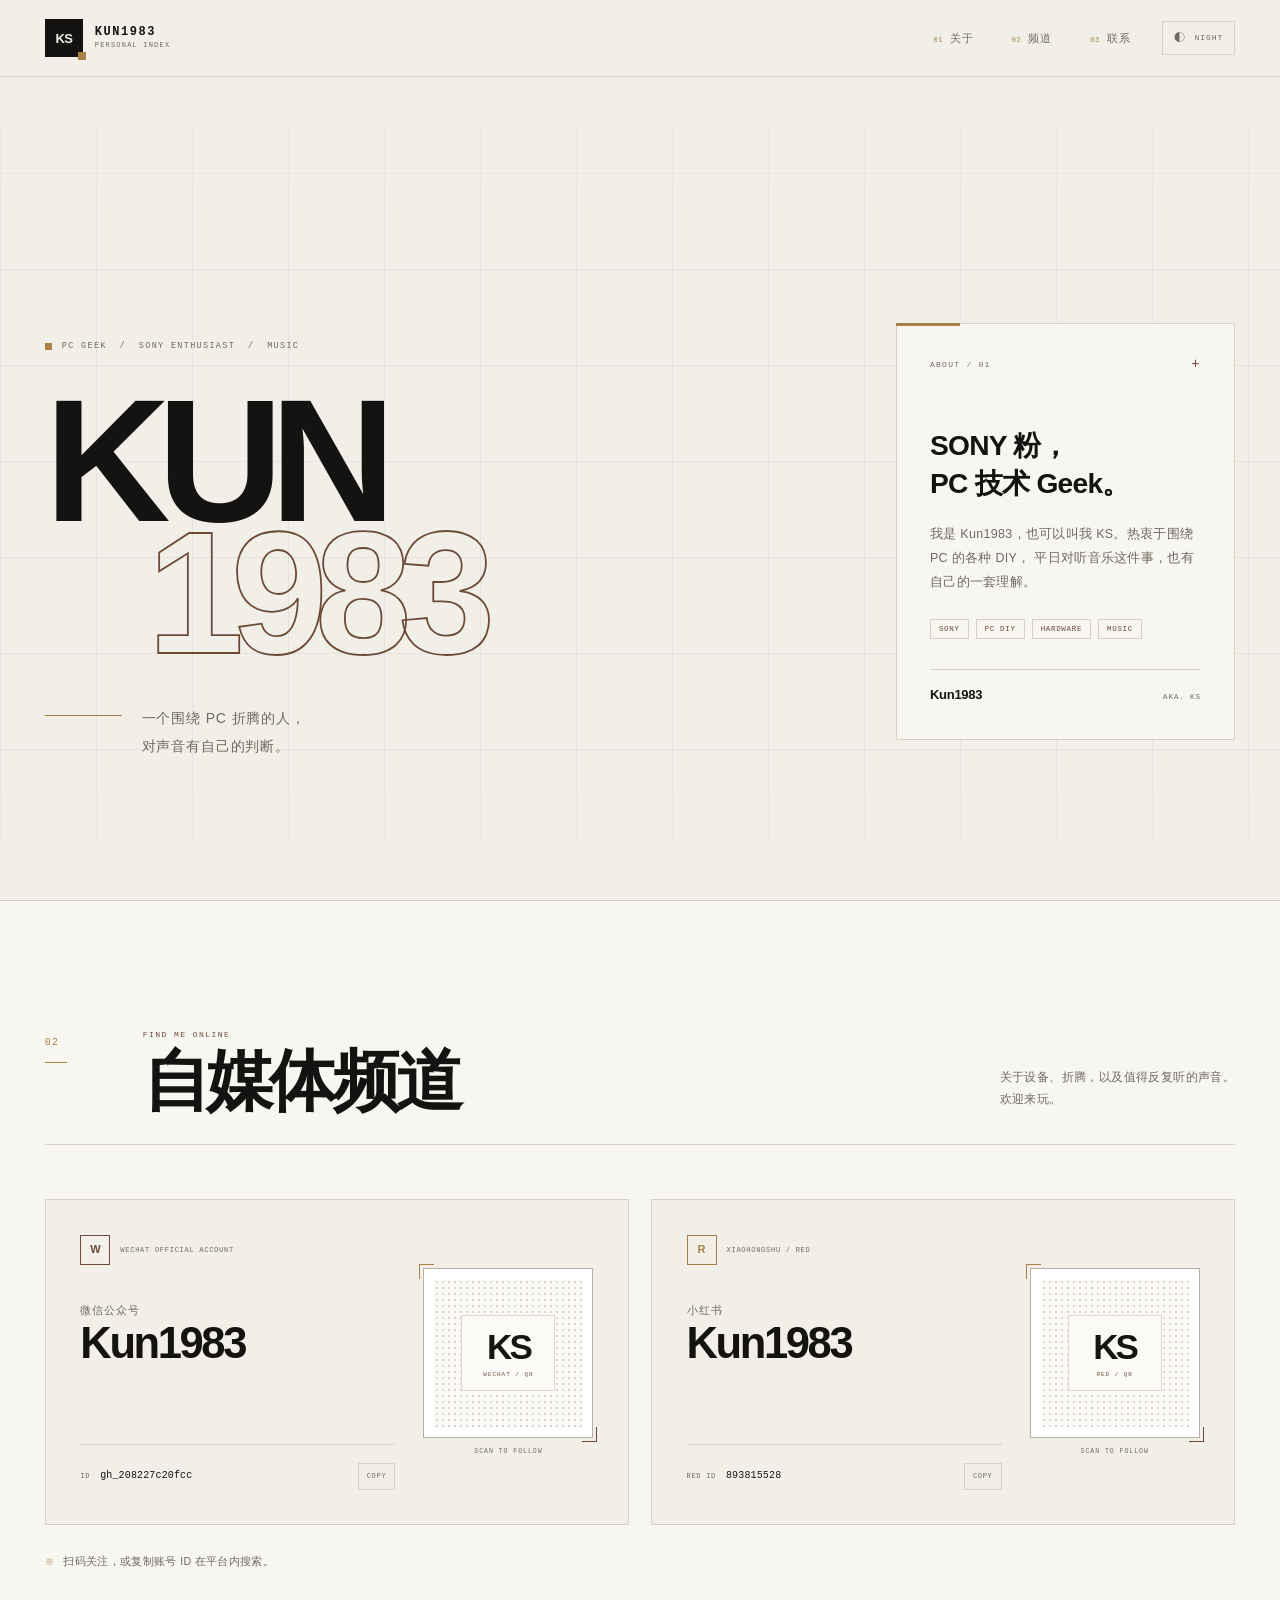
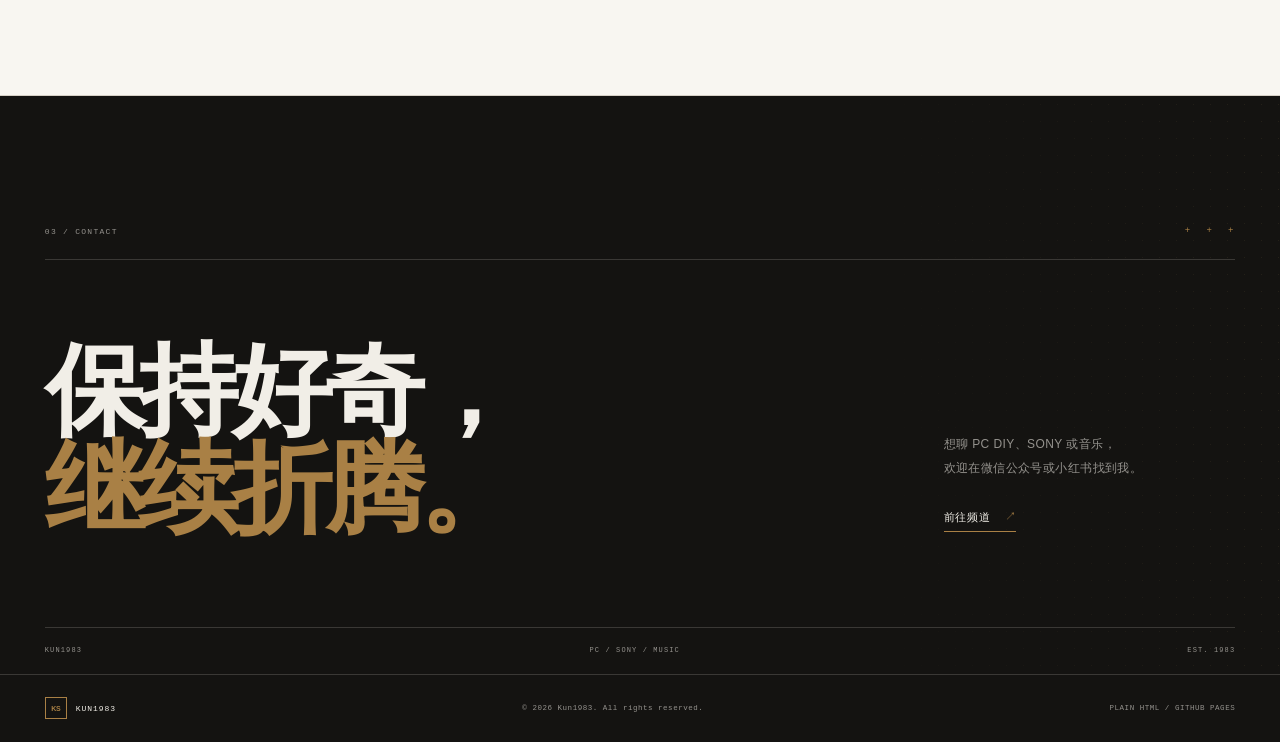
==== index.html @ 008c15cd "Build minimal personal homepage for kun1983.com" ====
<!doctype html>
<html lang="zh-CN" data-theme="light">
<head>
  <meta charset="utf-8">
  <meta name="viewport" content="width=device-width, initial-scale=1">
  <title>Kun1983 — PC DIY / SONY / MUSIC</title>
  <meta name="description" content="Kun1983（KS）的个人主页。SONY 爱好者、PC 技术 Geek，热衷 PC DIY，也对音乐有自己的理解。欢迎在微信公众号和小红书找到我。">
  <link rel="canonical" href="https://kun1983.com/">
  <meta name="theme-color" content="#f2efe9">
  <meta name="color-scheme" content="light dark">
  <meta name="format-detection" content="telephone=no">

  <meta property="og:type" content="website">
  <meta property="og:locale" content="zh_CN">
  <meta property="og:site_name" content="Kun1983">
  <meta property="og:title" content="Kun1983 — PC DIY / SONY / MUSIC">
  <meta property="og:description" content="SONY 爱好者、PC 技术 Geek。关于 PC DIY、设备与音乐的个人索引。">
  <meta property="og:url" content="https://kun1983.com/">
  <meta property="og:image" content="https://kun1983.com/assets/img/og-cover.png">
  <meta property="og:image:width" content="1200">
  <meta property="og:image:height" content="630">
  <meta property="og:image:alt" content="Kun1983 — PC GEEK / SONY ENTHUSIAST / MUSIC">
  <meta name="twitter:card" content="summary_large_image">
  <meta name="twitter:title" content="Kun1983 — PC DIY / SONY / MUSIC">
  <meta name="twitter:description" content="SONY 爱好者、PC 技术 Geek。关于 PC DIY、设备与音乐的个人索引。">
  <meta name="twitter:image" content="https://kun1983.com/assets/img/og-cover.png">

  <link rel="icon" href="assets/img/favicon.svg" type="image/svg+xml">
  <link rel="apple-touch-icon" href="assets/img/apple-touch-icon.png">
  <link rel="manifest" href="site.webmanifest">
  <link rel="stylesheet" href="assets/css/style.css">

  <script>
    document.documentElement.classList.add('js');
    try {
      var saved = localStorage.getItem('ks-theme');
      var preferred = window.matchMedia('(prefers-color-scheme: dark)').matches ? 'dark' : 'light';
      document.documentElement.dataset.theme = saved === 'light' || saved === 'dark' ? saved : preferred;
    } catch (error) {}
  </script>
  <noscript>
    <style>
      .qr-image { opacity: 1 !important; }
      .qr-fallback { display: none !important; }
    </style>
  </noscript>

  <script type="application/ld+json">
  {
    "@context": "https://schema.org",
    "@type": "Person",
    "name": "Kun1983",
    "alternateName": "KS",
    "url": "https://kun1983.com/",
    "description": "SONY 爱好者、PC 技术 Geek，热衷 PC DIY，也对音乐有自己的理解。"
  }
  </script>
</head>
<body>
  <a class="skip-link" href="#main">跳至主要内容</a>

  <header class="site-header">
    <div class="header-inner">
      <a class="brand" href="#top" aria-label="Kun1983 个人主页">
        <span class="brand-mark" aria-hidden="true">KS</span>
        <span class="brand-word">
          <span class="brand-name">KUN1983</span>
          <span class="brand-sub">PERSONAL INDEX</span>
        </span>
      </a>

      <nav class="site-nav" aria-label="主导航">
        <a href="#about"><span>01</span>关于</a>
        <a href="#channels"><span>02</span>频道</a>
        <a href="#contact"><span>03</span>联系</a>
      </nav>

      <button class="theme-toggle" id="themeToggle" type="button" aria-label="切换深色模式">
        <span class="theme-glyph" aria-hidden="true">◐</span>
        <span class="theme-text">NIGHT</span>
      </button>
    </div>
  </header>

  <main id="main">
    <section class="hero" id="top" aria-labelledby="hero-title">
      <div class="wrap">
        <div class="hero-grid">
          <div class="hero-main">
            <p class="eyebrow">
              <span class="signal" aria-hidden="true"></span>
              PC GEEK&nbsp;&nbsp;/&nbsp;&nbsp;SONY ENTHUSIAST&nbsp;&nbsp;/&nbsp;&nbsp;MUSIC
            </p>

            <h1 class="hero-title" id="hero-title" aria-label="Kun1983">
              <span class="hero-line hero-line--kun"><span>KUN</span></span>
              <span class="hero-line hero-line--year"><span>1983</span></span>
            </h1>

            <div class="hero-sub">
              <span class="hero-rule" aria-hidden="true"></span>
              <p>一个围绕 PC 折腾的人，<br>对声音有自己的判断。</p>
            </div>
          </div>

          <aside class="about-card" id="about" data-reveal aria-labelledby="about-title">
            <div class="card-meta">
              <span>ABOUT / 01</span>
              <span class="card-cross" aria-hidden="true">+</span>
            </div>

            <h2 class="about-title" id="about-title">SONY 粉，<br>PC 技术 Geek。</h2>

            <p class="about-copy">
              我是 Kun1983，也可以叫我 KS。热衷于围绕 PC 的各种 DIY，
              平日对听音乐这件事，也有自己的一套理解。
            </p>

            <ul class="tag-list" aria-label="兴趣标签">
              <li>SONY</li>
              <li>PC DIY</li>
              <li>HARDWARE</li>
              <li>MUSIC</li>
            </ul>

            <div class="card-foot">
              <span class="card-sign">Kun1983</span>
              <span>AKA. KS</span>
            </div>
          </aside>
        </div>

        <div class="hero-bottom" data-reveal style="--delay: 180ms">
          <dl class="hero-meta">
            <div>
              <dt>BASED</dt>
              <dd>CHINA / UTC+8</dd>
            </div>
            <div>
              <dt>FOCUS</dt>
              <dd>PC DIY &amp; AUDIO</dd>
            </div>
            <div>
              <dt>STATUS</dt>
              <dd><span class="status-dot" aria-hidden="true"></span>OPEN TO CHAT</dd>
            </div>
          </dl>

          <a class="scroll-cue" href="#channels">
            <span>EXPLORE</span>
            <span class="scroll-line" aria-hidden="true"></span>
            <span class="scroll-arrow" aria-hidden="true">↓</span>
          </a>
        </div>
      </div>
    </section>

    <section class="channels" id="channels" aria-labelledby="channels-title">
      <div class="wrap">
        <div class="section-head" data-reveal>
          <p class="section-no">02</p>
          <div class="section-heading">
            <p class="section-kicker">FIND ME ONLINE</p>
            <h2 id="channels-title">自媒体频道</h2>
          </div>
          <p class="section-note">
            关于设备、折腾，以及值得反复听的声音。<br>
            欢迎来玩。
          </p>
        </div>

        <div class="channel-grid">
          <article class="channel channel--wechat" data-reveal>
            <div class="channel-body">
              <div class="channel-top">
                <span class="channel-badge" aria-hidden="true">W</span>
                <span class="channel-platform">WECHAT OFFICIAL ACCOUNT</span>
              </div>

              <h3>微信公众号</h3>
              <p class="channel-name">Kun1983</p>

              <div class="channel-id">
                <span class="id-label">ID</span>
                <code>gh_208227c20fcc</code>
                <button class="copy-btn" type="button" data-copy="gh_208227c20fcc" aria-label="复制微信公众号 ID">
                  <span>COPY</span>
                </button>
              </div>
            </div>

            <div class="qr-wrap">
              <div class="qr-frame">
                <div class="qr-fallback" aria-hidden="true">
                  <span class="qr-mono">KS</span>
                  <span class="qr-tag">WECHAT / QR</span>
                </div>
                <img class="qr-image" src="assets/img/wechat-qr.png" alt="Kun1983 微信公众号二维码" width="640" height="640" loading="lazy" decoding="async" data-qr-image>
              </div>
              <span class="qr-note">SCAN TO FOLLOW</span>
            </div>
          </article>

          <article class="channel channel--red" data-reveal style="--delay: 100ms">
            <div class="channel-body">
              <div class="channel-top">
                <span class="channel-badge" aria-hidden="true">R</span>
                <span class="channel-platform">XIAOHONGSHU / RED</span>
              </div>

              <h3>小红书</h3>
              <p class="channel-name">Kun1983</p>

              <div class="channel-id">
                <span class="id-label">RED ID</span>
                <code>893815528</code>
                <button class="copy-btn" type="button" data-copy="893815528" aria-label="复制小红书号">
                  <span>COPY</span>
                </button>
              </div>
            </div>

            <div class="qr-wrap">
              <div class="qr-frame">
                <div class="qr-fallback" aria-hidden="true">
                  <span class="qr-mono">KS</span>
                  <span class="qr-tag">RED / QR</span>
                </div>
                <img class="qr-image" src="assets/img/xiaohongshu-qr.png" alt="Kun1983 小红书二维码" width="640" height="640" loading="lazy" decoding="async" data-qr-image>
              </div>
              <span class="qr-note">SCAN TO FOLLOW</span>
            </div>
          </article>
        </div>

        <p class="channels-footnote" data-reveal>
          <span class="footnote-mark" aria-hidden="true">※</span>
          扫码关注，或复制账号 ID 在平台内搜索。
        </p>
      </div>
    </section>

    <section class="outro" id="contact" aria-labelledby="contact-title">
      <div class="wrap">
        <div class="outro-meta" data-reveal>
          <span>03 / CONTACT</span>
          <span class="outro-dots" aria-hidden="true">+&nbsp;&nbsp;+&nbsp;&nbsp;+</span>
        </div>

        <div class="outro-grid">
          <h2 id="contact-title" data-reveal>
            保持好奇，<br>
            <span>继续折腾。</span>
          </h2>

          <div class="outro-copy" data-reveal style="--delay: 120ms">
            <p>
              想聊 PC DIY、SONY 或音乐，<br>
              欢迎在微信公众号或小红书找到我。
            </p>
            <a class="text-link" href="#channels">
              前往频道
              <span aria-hidden="true">↗</span>
            </a>
          </div>
        </div>

        <div class="outro-sign" data-reveal>
          <span>KUN1983</span>
          <span>PC / SONY / MUSIC</span>
          <span>EST. 1983</span>
        </div>
      </div>
    </section>
  </main>

  <footer class="site-footer">
    <div class="wrap footer-inner">
      <a class="footer-brand" href="#top" aria-label="回到顶部">
        <span class="footer-mark" aria-hidden="true">KS</span>
        <span>KUN1983</span>
      </a>
      <p>© <span id="year">2026</span> Kun1983. All rights reserved.</p>
      <p class="footer-build">PLAIN HTML / GITHUB PAGES</p>
    </div>
  </footer>

  <p class="sr-only" id="liveRegion" aria-live="polite"></p>
  <script src="assets/js/main.js" defer></script>
</body>
</html>
---- assets/css/style.css ----
/* =========================================================
   KUN1983 — Personal Index
   Palette: paper, ink, graphite, coffee, muted gold
   ========================================================= */

:root {
  --bg: #f2efe9;
  --surface: #f8f6f1;
  --ink: #141311;
  --muted: #6f6a62;
  --line: #d6d0c6;
  --line-strong: #b8b0a3;

  --coffee: #6b4a37;
  --coffee-deep: #4e3325;
  --gold: #a98045;
  --gold-soft: #e6dcc7;

  --dark: #141311;
  --on-dark: #f1eee7;
  --on-dark-muted: rgba(241, 238, 231, 0.58);
  --on-dark-line: rgba(241, 238, 231, 0.17);
  --grid: rgba(20, 19, 17, 0.052);

  --font-sans: "Helvetica Neue", Helvetica, Arial, "PingFang SC",
    "Hiragino Sans GB", "Microsoft YaHei", "Noto Sans SC", sans-serif;
  --font-display: "Helvetica Neue", "Arial Black", Arial, "PingFang SC",
    "Microsoft YaHei", sans-serif;
  --font-mono: "SFMono-Regular", "Cascadia Mono", "Roboto Mono", Consolas,
    "Liberation Mono", monospace;

  --ease: cubic-bezier(0.22, 1, 0.36, 1);
  --gutter: clamp(1.25rem, 3.5vw, 3rem);
  --max-width: 1340px;
}

[data-theme="dark"] {
  --bg: #11100e;
  --surface: #171512;
  --ink: #f1ede5;
  --muted: #9a9287;
  --line: #302c26;
  --line-strong: #4b443b;

  --coffee: #c59b7b;
  --coffee-deep: #dab697;
  --gold: #d1ae6b;
  --gold-soft: #3a3022;

  --dark: #0c0b0a;
  --on-dark: #f1ede5;
  --on-dark-muted: rgba(241, 237, 229, 0.58);
  --on-dark-line: rgba(241, 237, 229, 0.17);
  --grid: rgba(241, 237, 229, 0.048);
}

/* ---------- Reset ---------- */

*,
*::before,
*::after {
  box-sizing: border-box;
}

html {
  scroll-behavior: smooth;
  scroll-padding-top: 96px;
}

body {
  margin: 0;
  background: var(--bg);
  color: var(--ink);
  font-family: var(--font-sans);
  font-size: 16px;
  line-height: 1.65;
  -webkit-font-smoothing: antialiased;
  -moz-osx-font-smoothing: grayscale;
  text-rendering: optimizeLegibility;
  overflow-x: hidden;
}

body,
.site-header,
.channels,
.channel,
.about-card,
.site-footer {
  transition:
    background-color 0.3s ease,
    color 0.3s ease,
    border-color 0.3s ease;
}

::selection {
  background: var(--coffee);
  color: #fffdf8;
}

h1,
h2,
h3,
p,
dl,
dd,
figure {
  margin: 0;
}

ul {
  margin: 0;
  padding: 0;
  list-style: none;
}

a {
  color: inherit;
  text-decoration: none;
}

button,
code {
  font: inherit;
}

button {
  color: inherit;
}

img {
  display: block;
  max-width: 100%;
}

:focus-visible {
  outline: 2px solid var(--gold);
  outline-offset: 4px;
}

/* ---------- Utilities ---------- */

.wrap {
  width: 100%;
  max-width: var(--max-width);
  margin-inline: auto;
  padding-inline: var(--gutter);
}

.sr-only {
  position: absolute;
  width: 1px;
  height: 1px;
  padding: 0;
  margin: -1px;
  overflow: hidden;
  clip: rect(0, 0, 0, 0);
  white-space: nowrap;
  border: 0;
}

.skip-link {
  position: fixed;
  top: 12px;
  left: 12px;
  z-index: 999;
  padding: 10px 14px;
  background: var(--ink);
  color: var(--bg);
  font-family: var(--font-mono);
  font-size: 10px;
  letter-spacing: 0.08em;
  transform: translateY(-150%);
  transition: transform 0.2s ease;
}

.skip-link:focus {
  transform: translateY(0);
}

/* ---------- Header ---------- */

.site-header {
  position: sticky;
  top: 0;
  z-index: 100;
  background: var(--bg);
  border-bottom: 1px solid var(--line);
}

.header-inner {
  width: 100%;
  max-width: var(--max-width);
  min-height: 76px;
  margin-inline: auto;
  padding-inline: var(--gutter);
  display: flex;
  align-items: center;
  justify-content: space-between;
  gap: 32px;
}

.brand {
  display: inline-flex;
  align-items: center;
  gap: 12px;
  flex: 0 0 auto;
}

.brand-mark {
  position: relative;
  display: grid;
  width: 38px;
  height: 38px;
  place-items: center;
  background: var(--ink);
  color: var(--bg);
  font-family: var(--font-display);
  font-size: 13px;
  font-weight: 900;
  letter-spacing: -0.05em;
  line-height: 1;
}

.brand-mark::after {
  content: "";
  position: absolute;
  right: -3px;
  bottom: -3px;
  width: 8px;
  height: 8px;
  background: var(--gold);
}

.brand-word {
  display: flex;
  flex-direction: column;
  gap: 2px;
}

.brand-name {
  font-family: var(--font-mono);
  font-size: 12px;
  font-weight: 700;
  letter-spacing: 0.13em;
  line-height: 1.1;
}

.brand-sub {
  color: var(--muted);
  font-family: var(--font-mono);
  font-size: 7px;
  letter-spacing: 0.17em;
  line-height: 1.2;
}

.site-nav {
  display: flex;
  align-items: center;
  gap: clamp(20px, 3vw, 38px);
  margin-left: auto;
}

.site-nav a {
  position: relative;
  display: inline-flex;
  align-items: baseline;
  gap: 7px;
  padding: 6px 0;
  color: var(--muted);
  font-size: 11px;
  letter-spacing: 0.08em;
  transition: color 0.2s ease;
}

.site-nav a span {
  color: var(--gold);
  font-family: var(--font-mono);
  font-size: 7px;
  letter-spacing: 0.08em;
}

.site-nav a::after {
  content: "";
  position: absolute;
  right: 0;
  bottom: 2px;
  left: 0;
  height: 1px;
  background: var(--ink);
  transform: scaleX(0);
  transform-origin: right;
  transition: transform 0.3s var(--ease);
}

.site-nav a:hover {
  color: var(--ink);
}

.site-nav a:hover::after {
  transform: scaleX(1);
  transform-origin: left;
}

.theme-toggle {
  display: inline-flex;
  align-items: center;
  gap: 8px;
  min-height: 34px;
  padding: 7px 11px;
  border: 1px solid var(--line);
  border-radius: 0;
  background: transparent;
  color: var(--muted);
  font-family: var(--font-mono);
  font-size: 8px;
  letter-spacing: 0.12em;
  cursor: pointer;
  transition:
    color 0.2s ease,
    background-color 0.2s ease,
    border-color 0.2s ease;
}

.theme-toggle:hover {
  border-color: var(--ink);
  background: var(--ink);
  color: var(--bg);
}

.theme-glyph {
  font-size: 11px;
  line-height: 1;
}

/* ---------- Hero ---------- */

.hero {
  position: relative;
  overflow: hidden;
}

.hero::before {
  content: "";
  position: absolute;
  inset: 0;
  pointer-events: none;
  background-image:
    linear-gradient(var(--grid) 1px, transparent 1px),
    linear-gradient(90deg, var(--grid) 1px, transparent 1px);
  background-size: 96px 96px;
  -webkit-mask-image: linear-gradient(
    to bottom,
    transparent 0%,
    #000 18%,
    #000 82%,
    transparent 100%
  );
  mask-image: linear-gradient(
    to bottom,
    transparent 0%,
    #000 18%,
    #000 82%,
    transparent 100%
  );
}

.hero .wrap {
  position: relative;
  z-index: 1;
  display: flex;
  min-height: min(calc(100svh - 77px), 900px);
  flex-direction: column;
  padding-top: clamp(44px, 7vh, 74px);
}

.hero-grid {
  display: grid;
  flex: 1;
  grid-template-columns: minmax(0, 1.55fr) minmax(330px, 0.68fr);
  gap: clamp(36px, 6vw, 96px);
  align-items: end;
}

.hero-main {
  min-width: 0;
  padding-top: 12px;
}

.eyebrow {
  display: flex;
  align-items: center;
  gap: 10px;
  color: var(--muted);
  font-family: var(--font-mono);
  font-size: 8.5px;
  letter-spacing: 0.155em;
  line-height: 1.5;
}

.signal {
  position: relative;
  width: 7px;
  height: 7px;
  flex: 0 0 auto;
  background: var(--gold);
}

.signal::after {
  content: "";
  position: absolute;
  inset: -4px;
  border: 1px solid var(--gold);
  opacity: 0;
  animation: signal 2.8s ease-out infinite;
}

@keyframes signal {
  0% {
    opacity: 0.65;
    transform: scale(0.4);
  }
  70%,
  100% {
    opacity: 0;
    transform: scale(1.5);
  }
}

.hero-title {
  margin-top: clamp(24px, 3.5vw, 42px);
  font-family: var(--font-display);
  font-size: clamp(5.4rem, 13.6vw, 12.6rem);
  font-weight: 900;
  letter-spacing: -0.075em;
  line-height: 0.76;
  text-transform: uppercase;
}

.hero-line {
  display: block;
  overflow: hidden;
  padding-right: 0.06em;
}

.hero-line > span {
  display: inline-block;
}

.hero-line--kun {
  color: var(--ink);
}

.hero-line--year {
  margin-left: clamp(34px, 8vw, 118px);
  color: var(--coffee);
}

@supports (-webkit-text-stroke: 1px #000) {
  .hero-line--year {
    color: transparent;
    -webkit-text-stroke: clamp(1px, 0.14vw, 2px) var(--coffee);
    text-stroke: clamp(1px, 0.14vw, 2px) var(--coffee);
  }
}

.hero-sub {
  display: flex;
  align-items: flex-start;
  gap: 20px;
  margin-top: clamp(30px, 4vw, 46px);
}

.hero-rule {
  width: clamp(42px, 6vw, 78px);
  height: 1px;
  margin-top: 10px;
  flex: 0 0 auto;
  background: var(--gold);
}

.hero-sub p {
  color: var(--muted);
  font-size: clamp(12px, 1.15vw, 14px);
  letter-spacing: 0.06em;
  line-height: 1.95;
  text-wrap: pretty;
}

/* ---------- About card ---------- */

.about-card {
  position: relative;
  align-self: end;
  margin-bottom: clamp(2px, 1.6vw, 22px);
  padding: clamp(24px, 2.6vw, 34px);
  border: 1px solid var(--line);
  background: var(--surface);
}

.about-card::before {
  content: "";
  position: absolute;
  top: -1px;
  left: -1px;
  width: 64px;
  height: 3px;
  background: var(--gold);
}

.card-meta {
  display: flex;
  align-items: center;
  justify-content: space-between;
  color: var(--muted);
  font-family: var(--font-mono);
  font-size: 8px;
  letter-spacing: 0.16em;
}

.card-cross {
  color: var(--coffee);
  font-size: 14px;
  font-weight: 300;
  line-height: 1;
}

.about-title {
  margin-top: clamp(34px, 5vw, 56px);
  font-size: clamp(23px, 2.2vw, 30px);
  font-weight: 700;
  letter-spacing: -0.025em;
  line-height: 1.36;
  text-wrap: balance;
}

.about-copy {
  margin-top: 18px;
  color: var(--muted);
  font-size: 12.5px;
  letter-spacing: 0.025em;
  line-height: 1.95;
  text-wrap: pretty;
}

.tag-list {
  display: flex;
  flex-wrap: wrap;
  gap: 7px;
  margin-top: 24px;
}

.tag-list li {
  padding: 5px 8px 4px;
  border: 1px solid var(--line);
  color: var(--coffee);
  font-family: var(--font-mono);
  font-size: 7.5px;
  letter-spacing: 0.09em;
  line-height: 1.2;
}

.card-foot {
  display: flex;
  align-items: baseline;
  justify-content: space-between;
  gap: 16px;
  margin-top: 30px;
  padding-top: 14px;
  border-top: 1px solid var(--line);
  color: var(--muted);
  font-family: var(--font-mono);
  font-size: 7.5px;
  letter-spacing: 0.12em;
}

.card-sign {
  color: var(--ink);
  font-family: var(--font-display);
  font-size: 13px;
  font-weight: 700;
  letter-spacing: -0.02em;
}

/* ---------- Hero footer ---------- */

.hero-bottom {
  display: flex;
  align-items: flex-end;
  justify-content: space-between;
  gap: 40px;
  margin-top: clamp(52px, 7vh, 82px);
  padding: 22px 0 28px;
  border-top: 1px solid var(--line);
}

.hero-meta {
  display: flex;
  flex-wrap: wrap;
  gap: 26px clamp(30px, 5vw, 66px);
}

.hero-meta dt {
  color: var(--muted);
  font-family: var(--font-mono);
  font-size: 7px;
  letter-spacing: 0.16em;
  line-height: 1.2;
}

.hero-meta dd {
  margin-top: 5px;
  color: var(--ink);
  font-family: var(--font-mono);
  font-size: 9px;
  letter-spacing: 0.09em;
  line-height: 1.4;
  white-space: nowrap;
}

.status-dot {
  display: inline-block;
  width: 5px;
  height: 5px;
  margin-right: 6px;
  background: var(--gold);
  vertical-align: 1px;
}

.scroll-cue {
  display: inline-flex;
  flex: 0 0 auto;
  align-items: center;
  gap: 11px;
  color: var(--muted);
  font-family: var(--font-mono);
  font-size: 7.5px;
  letter-spacing: 0.16em;
  transition: color 0.2s ease;
}

.scroll-cue:hover {
  color: var(--ink);
}

.scroll-line {
  width: clamp(28px, 4vw, 56px);
  height: 1px;
  background: var(--line-strong);
  transition: background-color 0.2s ease;
}

.scroll-cue:hover .scroll-line {
  background: var(--gold);
}

.scroll-arrow {
  display: inline-block;
  animation: nudge 2.4s ease-in-out infinite;
}

@keyframes nudge {
  0%,
  100% {
    transform: translateY(-2px);
  }
  50% {
    transform: translateY(3px);
  }
}

/* ---------- Channels ---------- */

.channels {
  padding: clamp(78px, 10vw, 128px) 0 clamp(80px, 10vw, 124px);
  border-top: 1px solid var(--line);
  border-bottom: 1px solid var(--line);
  background: var(--surface);
}

.section-head {
  display: grid;
  grid-template-columns: 70px minmax(0, 1fr) minmax(245px, 350px);
  gap: 28px;
  align-items: end;
  padding-bottom: 30px;
  border-bottom: 1px solid var(--line);
}

.section-no {
  align-self: start;
  padding-top: 6px;
  color: var(--gold);
  font-family: var(--font-mono);
  font-size: 10px;
  letter-spacing: 0.12em;
}

.section-no::after {
  content: "";
  display: block;
  width: 22px;
  height: 1px;
  margin-top: 10px;
  background: var(--gold);
}

.section-kicker {
  color: var(--coffee);
  font-family: var(--font-mono);
  font-size: 8px;
  letter-spacing: 0.18em;
  line-height: 1.4;
}

.section-heading h2 {
  margin-top: 9px;
  font-size: clamp(2.65rem, 5.2vw, 4.6rem);
  font-weight: 700;
  letter-spacing: -0.055em;
  line-height: 0.98;
  text-wrap: balance;
}

.section-note {
  justify-self: end;
  max-width: 350px;
  padding-bottom: 4px;
  color: var(--muted);
  font-size: 11.5px;
  letter-spacing: 0.035em;
  line-height: 1.95;
  text-wrap: pretty;
}

.channel-grid {
  display: grid;
  grid-template-columns: repeat(2, minmax(0, 1fr));
  gap: 22px;
  margin-top: clamp(36px, 4.5vw, 54px);
}

.channel {
  --accent: var(--coffee);
  position: relative;
  display: grid;
  min-height: 326px;
  grid-template-columns: minmax(0, 1fr) 170px;
  gap: clamp(18px, 2.2vw, 30px);
  padding: clamp(24px, 2.7vw, 36px);
  border: 1px solid var(--line);
  background: var(--bg);
  transition:
    border-color 0.35s ease,
    background-color 0.35s ease;
}

.channel--red {
  --accent: var(--gold);
}

.channel::before {
  content: "";
  position: absolute;
  top: -1px;
  left: -1px;
  width: 0;
  height: 3px;
  background: var(--accent);
  transition: width 0.55s var(--ease);
}

.channel:hover {
  border-color: var(--line-strong);
}

.channel:hover::before {
  width: calc(100% + 2px);
}

.channel-body {
  display: flex;
  min-width: 0;
  flex-direction: column;
}

.channel-top {
  display: flex;
  align-items: center;
  gap: 10px;
}

.channel-badge {
  display: grid;
  width: 30px;
  height: 30px;
  flex: 0 0 auto;
  place-items: center;
  border: 1px solid var(--accent);
  color: var(--accent);
  font-family: var(--font-display);
  font-size: 11px;
  font-weight: 800;
  line-height: 1;
}

.channel-platform {
  color: var(--muted);
  font-family: var(--font-mono);
  font-size: 7px;
  letter-spacing: 0.105em;
  line-height: 1.45;
}

.channel h3 {
  margin-top: clamp(26px, 3.2vw, 38px);
  color: var(--muted);
  font-size: 11px;
  font-weight: 500;
  letter-spacing: 0.09em;
  line-height: 1.4;
}

.channel-name {
  margin-top: 4px;
  font-family: var(--font-display);
  font-size: clamp(2rem, 3.4vw, 2.9rem);
  font-weight: 800;
  letter-spacing: -0.055em;
  line-height: 1;
}

.channel-id {
  display: flex;
  flex-wrap: wrap;
  align-items: center;
  gap: 8px 10px;
  margin-top: auto;
  padding-top: 18px;
  border-top: 1px solid var(--line);
}

.id-label {
  color: var(--muted);
  font-family: var(--font-mono);
  font-size: 7px;
  letter-spacing: 0.1em;
  white-space: nowrap;
}

.channel-id code {
  min-width: 0;
  color: var(--ink);
  font-family: var(--font-mono);
  font-size: 10px;
  letter-spacing: 0.015em;
  line-height: 1.4;
  overflow-wrap: anywhere;
}

.copy-btn {
  display: inline-flex;
  align-items: center;
  justify-content: center;
  min-height: 27px;
  margin-left: auto;
  padding: 5px 8px;
  border: 1px solid var(--line);
  border-radius: 0;
  background: transparent;
  color: var(--muted);
  font-family: var(--font-mono);
  font-size: 7px;
  letter-spacing: 0.1em;
  line-height: 1.3;
  cursor: pointer;
  transition:
    color 0.2s ease,
    background-color 0.2s ease,
    border-color 0.2s ease;
}

.copy-btn:hover {
  border-color: var(--ink);
  background: var(--ink);
  color: var(--bg);
}

.copy-btn.is-copied {
  border-color: var(--coffee);
  background: var(--coffee);
  color: #fffdf8;
}

.qr-wrap {
  display: flex;
  align-self: center;
  flex-direction: column;
  align-items: center;
  gap: 9px;
}

.qr-frame {
  position: relative;
  width: 170px;
  max-width: 100%;
  aspect-ratio: 1;
  padding: 10px;
  border: 1px solid var(--line-strong);
  background: #fff;
}

.qr-frame::before,
.qr-frame::after {
  content: "";
  position: absolute;
  width: 15px;
  height: 15px;
  pointer-events: none;
}

.qr-frame::before {
  top: -5px;
  left: -5px;
  border-top: 1px solid var(--gold);
  border-left: 1px solid var(--gold);
}

.qr-frame::after {
  right: -5px;
  bottom: -5px;
  border-right: 1px solid var(--coffee);
  border-bottom: 1px solid var(--coffee);
}

.qr-fallback {
  position: absolute;
  inset: 10px;
  display: flex;
  flex-direction: column;
  align-items: center;
  justify-content: center;
  gap: 7px;
  overflow: hidden;
  background-color: #fbfaf7;
  background-image: radial-gradient(circle, #d8d2c8 0.7px, transparent 0.8px);
  background-size: 6px 6px;
  color: #161512;
  transition: opacity 0.3s ease;
}

.qr-fallback::before {
  content: "";
  position: absolute;
  width: 94px;
  height: 76px;
  border: 1px solid #ded8ce;
  background: #fbfaf7;
}

.qr-mono,
.qr-tag {
  position: relative;
  z-index: 1;
}

.qr-mono {
  font-family: var(--font-display);
  font-size: 35px;
  font-weight: 900;
  letter-spacing: -0.08em;
  line-height: 1;
}

.qr-tag {
  color: #73513d;
  font-family: var(--font-mono);
  font-size: 6px;
  letter-spacing: 0.16em;
  line-height: 1.2;
}

.qr-image {
  position: absolute;
  inset: 10px;
  z-index: 2;
  width: calc(100% - 20px);
  height: calc(100% - 20px);
  background: #fff;
  object-fit: contain;
  opacity: 0;
  transition: opacity 0.3s ease;
}

.qr-frame.has-qr .qr-image {
  opacity: 1;
}

.qr-frame.has-qr .qr-fallback {
  opacity: 0;
}

.qr-note {
  color: var(--muted);
  font-family: var(--font-mono);
  font-size: 6.5px;
  letter-spacing: 0.15em;
  line-height: 1.4;
}

.channels-footnote {
  display: flex;
  align-items: baseline;
  gap: 9px;
  margin-top: 28px;
  color: var(--muted);
  font-size: 10.5px;
  letter-spacing: 0.035em;
}

.footnote-mark {
  color: var(--gold);
  font-family: var(--font-mono);
  font-size: 9px;
}

/* ---------- Outro ---------- */

.outro {
  position: relative;
  overflow: hidden;
  padding: clamp(86px, 10vw, 132px) 0 0;
  background: var(--dark);
  color: var(--on-dark);
}

.outro::before {
  content: "";
  position: absolute;
  top: 0;
  right: 0;
  width: 34%;
  height: 100%;
  pointer-events: none;
  background-image: radial-gradient(
    circle,
    rgba(209, 174, 107, 0.2) 0.7px,
    transparent 0.9px
  );
  background-size: 17px 17px;
  -webkit-mask-image: linear-gradient(
    to left,
    rgba(0, 0, 0, 0.85),
    transparent
  );
  mask-image: linear-gradient(to left, rgba(0, 0, 0, 0.85), transparent);
  opacity: 0.55;
}

.outro .wrap {
  position: relative;
  z-index: 1;
}

.outro-meta {
  display: flex;
  align-items: center;
  justify-content: space-between;
  padding-bottom: 20px;
  border-bottom: 1px solid var(--on-dark-line);
  color: var(--on-dark-muted);
  font-family: var(--font-mono);
  font-size: 8px;
  letter-spacing: 0.16em;
}

.outro-dots {
  color: var(--gold);
  font-size: 9px;
  letter-spacing: 0.2em;
}

.outro-grid {
  display: grid;
  grid-template-columns: minmax(0, 1.55fr) minmax(260px, 0.55fr);
  gap: clamp(38px, 6vw, 90px);
  align-items: end;
  margin-top: clamp(52px, 6.5vw, 82px);
}

.outro h2 {
  font-size: clamp(3.2rem, 7.8vw, 7.6rem);
  font-weight: 700;
  letter-spacing: -0.065em;
  line-height: 0.98;
  text-wrap: balance;
}

.outro h2 span {
  color: var(--gold);
}

.outro-copy {
  padding-bottom: 6px;
}

.outro-copy p {
  color: var(--on-dark-muted);
  font-size: 12px;
  letter-spacing: 0.035em;
  line-height: 2;
  text-wrap: pretty;
}

.text-link {
  display: inline-flex;
  align-items: center;
  gap: 14px;
  margin-top: 28px;
  padding-bottom: 5px;
  border-bottom: 1px solid var(--gold);
  color: var(--on-dark);
  font-size: 11px;
  letter-spacing: 0.07em;
  transition:
    color 0.2s ease,
    gap 0.3s var(--ease);
}

.text-link span {
  color: var(--gold);
  font-family: var(--font-mono);
  font-size: 11px;
}

.text-link:hover {
  gap: 20px;
  color: var(--gold);
}

.outro-sign {
  display: flex;
  align-items: center;
  justify-content: space-between;
  gap: 24px;
  margin-top: clamp(58px, 7vw, 90px);
  padding: 17px 0;
  border-top: 1px solid var(--on-dark-line);
  color: var(--on-dark-muted);
  font-family: var(--font-mono);
  font-size: 7px;
  letter-spacing: 0.16em;
}

/* ---------- Footer ---------- */

.site-footer {
  background: var(--dark);
  color: var(--on-dark);
}

.footer-inner {
  display: flex;
  min-height: 68px;
  align-items: center;
  justify-content: space-between;
  gap: 24px;
  border-top: 1px solid var(--on-dark-line);
  color: var(--on-dark-muted);
  font-family: var(--font-mono);
  font-size: 7.5px;
  letter-spacing: 0.07em;
}

.footer-brand {
  display: inline-flex;
  align-items: center;
  gap: 9px;
  color: var(--on-dark);
  font-size: 8px;
  letter-spacing: 0.12em;
}

.footer-mark {
  display: grid;
  width: 22px;
  height: 22px;
  place-items: center;
  border: 1px solid var(--gold);
  color: var(--gold);
  font-family: var(--font-display);
  font-size: 7px;
  font-weight: 800;
  letter-spacing: -0.03em;
}

.footer-build {
  text-align: right;
}

/* ---------- Motion ---------- */

.js .hero-line > span {
  transform: translateY(112%);
  animation: line-rise 1.05s var(--ease) 0.08s forwards;
}

.js .hero-line--year > span {
  animation-delay: 0.18s;
}

.js .eyebrow,
.js .hero-sub {
  opacity: 0;
  animation: fade-up 0.9s var(--ease) 0.42s forwards;
}

.js .hero-sub {
  animation-delay: 0.54s;
}

.js [data-reveal] {
  opacity: 0;
  transform: translateY(24px);
  transition:
    opacity 0.8s var(--ease) var(--delay, 0ms),
    transform 0.8s var(--ease) var(--delay, 0ms);
}

.js [data-reveal].is-visible {
  opacity: 1;
  transform: translateY(0);
}

@keyframes line-rise {
  to {
    transform: translateY(0);
  }
}

@keyframes fade-up {
  from {
    opacity: 0;
    transform: translateY(14px);
  }
  to {
    opacity: 1;
    transform: translateY(0);
  }
}

/* ---------- Responsive ---------- */

@media (max-width: 1120px) {
  .hero-grid {
    grid-template-columns: minmax(0, 1.5fr) minmax(310px, 0.7fr);
    gap: 42px;
  }

  .hero-title {
    font-size: clamp(5rem, 13.7vw, 9.8rem);
  }

  .section-head {
    grid-template-columns: 54px minmax(0, 1fr) minmax(225px, 310px);
  }

  .channel {
    grid-template-columns: minmax(0, 1fr) 148px;
  }

  .qr-frame {
    width: 148px;
  }
}

@media (max-width: 940px) {
  .hero .wrap {
    min-height: 0;
    padding-top: 48px;
    padding-bottom: 22px;
  }

  .hero-grid {
    grid-template-columns: minmax(0, 1fr);
    gap: 46px;
    align-items: start;
  }

  .hero-main {
    padding-top: 0;
  }

  .hero-title {
    font-size: clamp(5.2rem, 18vw, 10rem);
  }

  .about-card {
    width: min(100%, 560px);
    margin-bottom: 0;
    justify-self: end;
  }

  .about-title {
    margin-top: 32px;
  }

  .hero-bottom {
    margin-top: 50px;
  }

  .section-head {
    grid-template-columns: 44px minmax(0, 1fr);
  }

  .section-note {
    grid-column: 2;
    justify-self: start;
    max-width: 420px;
    padding-top: 6px;
  }

  .channel-grid {
    grid-template-columns: 1fr;
  }

  .channel {
    min-height: 280px;
    grid-template-columns: minmax(0, 1fr) 170px;
  }

  .qr-frame {
    width: 170px;
  }

  .outro-grid {
    grid-template-columns: minmax(0, 1fr);
    gap: 34px;
  }

  .outro-copy {
    max-width: 380px;
  }
}

@media (max-width: 760px) {
  :root {
    --gutter: 20px;
  }

  html {
    scroll-padding-top: 82px;
  }

  .header-inner {
    min-height: 68px;
    gap: 16px;
  }

  .brand-mark {
    width: 34px;
    height: 34px;
    font-size: 12px;
  }

  .site-nav {
    display: none;
  }

  .theme-toggle {
    margin-left: auto;
  }

  .hero .wrap {
    padding-top: 38px;
  }

  .eyebrow {
    max-width: 290px;
    font-size: 7.5px;
    letter-spacing: 0.11em;
    line-height: 1.8;
  }

  .hero-title {
    margin-top: 30px;
    font-size: clamp(4.4rem, 21vw, 7.4rem);
    line-height: 0.8;
  }

  .hero-line--year {
    margin-left: clamp(24px, 10vw, 64px);
  }

  .hero-sub {
    gap: 14px;
    margin-top: 30px;
  }

  .hero-rule {
    width: 34px;
    margin-top: 9px;
  }

  .hero-sub p {
    font-size: 12px;
    line-height: 1.9;
  }

  .about-card {
    width: 100%;
    padding: 24px;
  }

  .about-copy {
    font-size: 12.5px;
  }

  .hero-bottom {
    margin-top: 40px;
    padding-bottom: 22px;
  }

  .hero-meta {
    display: grid;
    grid-template-columns: repeat(2, minmax(0, auto));
    gap: 18px 28px;
  }

  .hero-meta div:last-child {
    grid-column: 1 / -1;
  }

  .scroll-cue {
    display: none;
  }

  .channels {
    padding: 68px 0 72px;
  }

  .section-head {
    grid-template-columns: 32px minmax(0, 1fr);
    gap: 16px;
    padding-bottom: 24px;
  }

  .section-heading h2 {
    font-size: clamp(2.4rem, 11vw, 3.4rem);
  }

  .section-note {
    grid-column: 2;
    font-size: 11px;
    line-height: 1.9;
  }

  .channel-grid {
    margin-top: 30px;
    gap: 16px;
  }

  .channel {
    min-height: 0;
    grid-template-columns: minmax(0, 1fr) 136px;
    gap: 16px;
    padding: 22px;
  }

  .channel h3 {
    margin-top: 24px;
  }

  .channel-name {
    font-size: clamp(1.8rem, 8vw, 2.4rem);
  }

  .qr-frame {
    width: 136px;
  }

  .channel-id {
    padding-top: 15px;
  }

  .channel-id code {
    font-size: 9px;
  }

  .copy-btn {
    margin-left: 0;
  }

  .qr-note {
    font-size: 6px;
    letter-spacing: 0.1em;
  }

  .channels-footnote {
    margin-top: 24px;
    font-size: 9.5px;
  }

  .outro {
    padding-top: 70px;
  }

  .outro h2 {
    font-size: clamp(3rem, 14.5vw, 5rem);
  }

  .outro-sign {
    flex-wrap: wrap;
    gap: 12px 22px;
    margin-top: 50px;
    line-height: 1.8;
  }

  .footer-inner {
    flex-wrap: wrap;
    gap: 10px 22px;
    padding-top: 18px;
    padding-bottom: 18px;
    line-height: 1.8;
  }

  .footer-inner > p:nth-child(2) {
    order: 3;
    width: 100%;
  }

  .footer-build {
    margin-left: auto;
    text-align: right;
  }
}

@media (max-width: 560px) {
  .channel {
    grid-template-columns: minmax(0, 1fr);
  }

  .channel-body {
    min-height: 172px;
  }

  .qr-wrap {
    align-items: flex-start;
    margin-top: 2px;
  }

  .qr-frame {
    width: 148px;
  }

  .qr-note {
    align-self: flex-start;
  }

  .channel-id {
    margin-top: 24px;
  }

  .copy-btn {
    margin-left: auto;
  }
}

@media (max-width: 380px) {
  .brand-word {
    display: none;
  }

  .hero-title {
    font-size: 4.2rem;
  }

  .about-card {
    padding: 20px;
  }

  .outro-meta {
    font-size: 7px;
    letter-spacing: 0.11em;
  }
}

/* ---------- Reduced motion ---------- */

@media (prefers-reduced-motion: reduce) {
  html {
    scroll-behavior: auto;
  }

  *,
  *::before,
  *::after {
    animation-duration: 0.01ms !important;
    animation-iteration-count: 1 !important;
    transition-duration: 0.01ms !important;
    scroll-behavior: auto !important;
  }

  .js .hero-line > span,
  .js .eyebrow,
  .js .hero-sub,
  .js [data-reveal] {
    opacity: 1;
    transform: none;
  }
}

/* ---------- Print ---------- */

@media print {
  .site-header,
  .theme-toggle,
  .scroll-cue,
  .qr-fallback,
  .site-footer {
    display: none !important;
  }

  body {
    background: #fff;
    color: #000;
  }

  .hero .wrap {
    min-height: 0;
  }

  .channels,
  .outro {
    background: #fff;
    color: #000;
  }

  .outro h2 span,
  .outro-meta,
  .outro-copy p,
  .outro-sign {
    color: #000;
  }
}
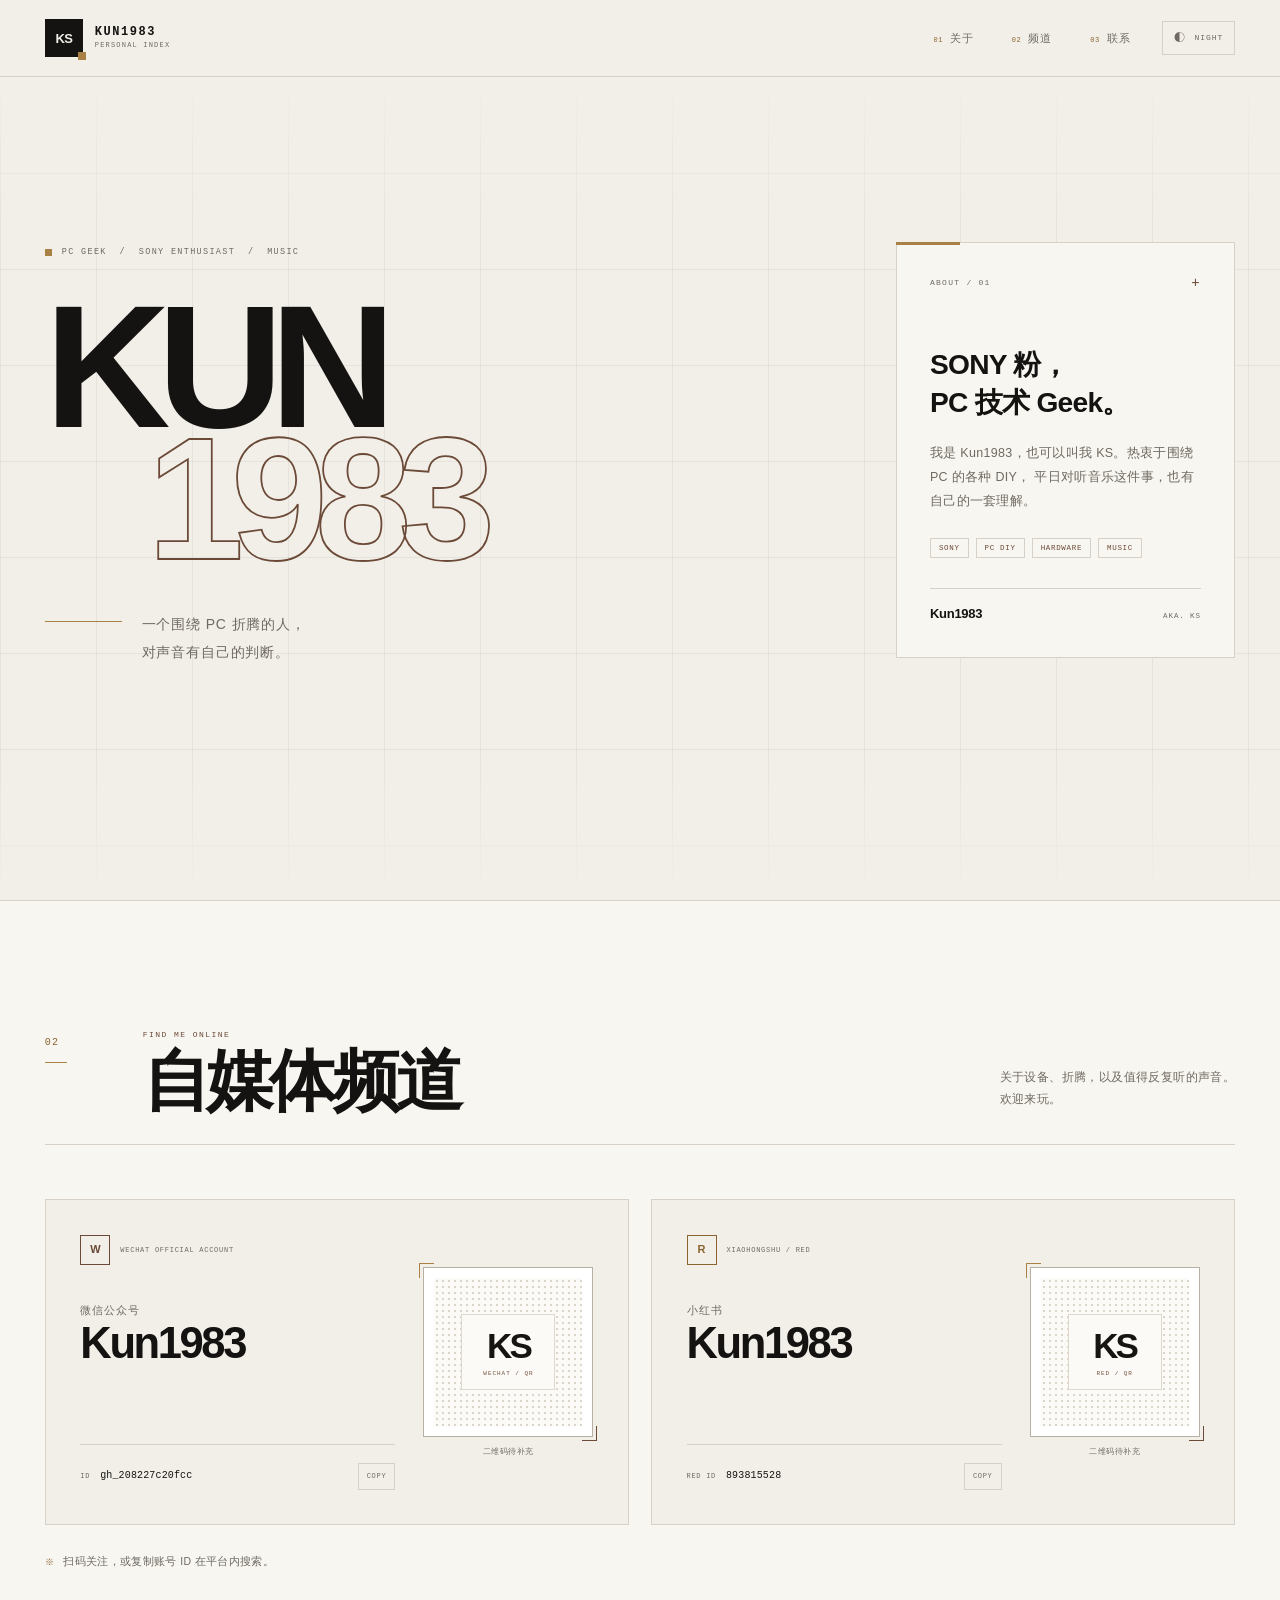
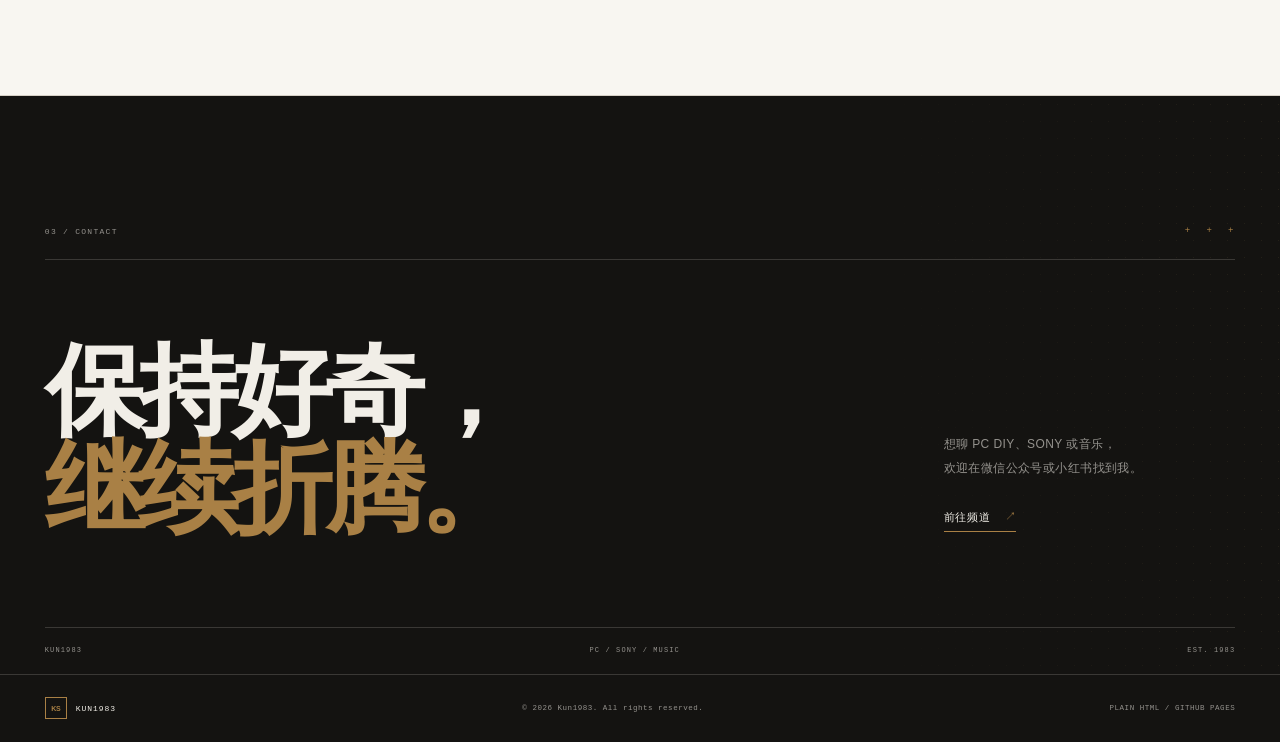
==== commit 43893906: "Clarify pending QR state until images are supplied" ====
--- a/index.html
+++ b/index.html
@@ -197,7 +197,7 @@
                 </div>
                 <img class="qr-image" src="assets/img/wechat-qr.png" alt="Kun1983 微信公众号二维码" width="640" height="640" loading="lazy" decoding="async" data-qr-image>
               </div>
-              <span class="qr-note">SCAN TO FOLLOW</span>
+              <span class="qr-note" data-qr-note>二维码待补充</span>
             </div>
           </article>
 
@@ -228,7 +228,7 @@
                 </div>
                 <img class="qr-image" src="assets/img/xiaohongshu-qr.png" alt="Kun1983 小红书二维码" width="640" height="640" loading="lazy" decoding="async" data-qr-image>
               </div>
-              <span class="qr-note">SCAN TO FOLLOW</span>
+              <span class="qr-note" data-qr-note>二维码待补充</span>
             </div>
           </article>
         </div>
--- a/assets/css/style.css
+++ b/assets/css/style.css
@@ -14,6 +14,7 @@
   --coffee: #6b4a37;
   --coffee-deep: #4e3325;
   --gold: #a98045;
+  --gold-ink: #8a642f;
   --gold-soft: #e6dcc7;
 
   --dark: #141311;
@@ -45,6 +46,7 @@
   --coffee: #c59b7b;
   --coffee-deep: #dab697;
   --gold: #d1ae6b;
+  --gold-ink: #d1ae6b;
   --gold-soft: #3a3022;
 
   --dark: #0c0b0a;
@@ -273,7 +275,7 @@
 }
 
 .site-nav a span {
-  color: var(--gold);
+  color: var(--gold-ink);
   font-family: var(--font-mono);
   font-size: 7px;
   letter-spacing: 0.08em;
@@ -378,7 +380,7 @@
   flex: 1;
   grid-template-columns: minmax(0, 1.55fr) minmax(330px, 0.68fr);
   gap: clamp(36px, 6vw, 96px);
-  align-items: end;
+  align-items: center;
 }
 
 .hero-main {
@@ -490,8 +492,8 @@
 
 .about-card {
   position: relative;
-  align-self: end;
-  margin-bottom: clamp(2px, 1.6vw, 22px);
+  align-self: center;
+  margin-bottom: 0;
   padding: clamp(24px, 2.6vw, 34px);
   border: 1px solid var(--line);
   background: var(--surface);
@@ -689,7 +691,7 @@
 .section-no {
   align-self: start;
   padding-top: 6px;
-  color: var(--gold);
+  color: var(--gold-ink);
   font-family: var(--font-mono);
   font-size: 10px;
   letter-spacing: 0.12em;
@@ -755,7 +757,7 @@
 }
 
 .channel--red {
-  --accent: var(--gold);
+  --accent: var(--gold-ink);
 }
 
 .channel::before {
@@ -1001,9 +1003,8 @@
 
 .qr-note {
   color: var(--muted);
-  font-family: var(--font-mono);
-  font-size: 6.5px;
-  letter-spacing: 0.15em;
+  font-size: 8px;
+  letter-spacing: 0.06em;
   line-height: 1.4;
 }
 
@@ -1018,7 +1019,7 @@
 }
 
 .footnote-mark {
-  color: var(--gold);
+  color: var(--gold-ink);
   font-family: var(--font-mono);
   font-size: 9px;
 }
@@ -1491,8 +1492,8 @@
   }
 
   .qr-note {
-    font-size: 6px;
-    letter-spacing: 0.1em;
+    font-size: 7.5px;
+    letter-spacing: 0.04em;
   }
 
   .channels-footnote {
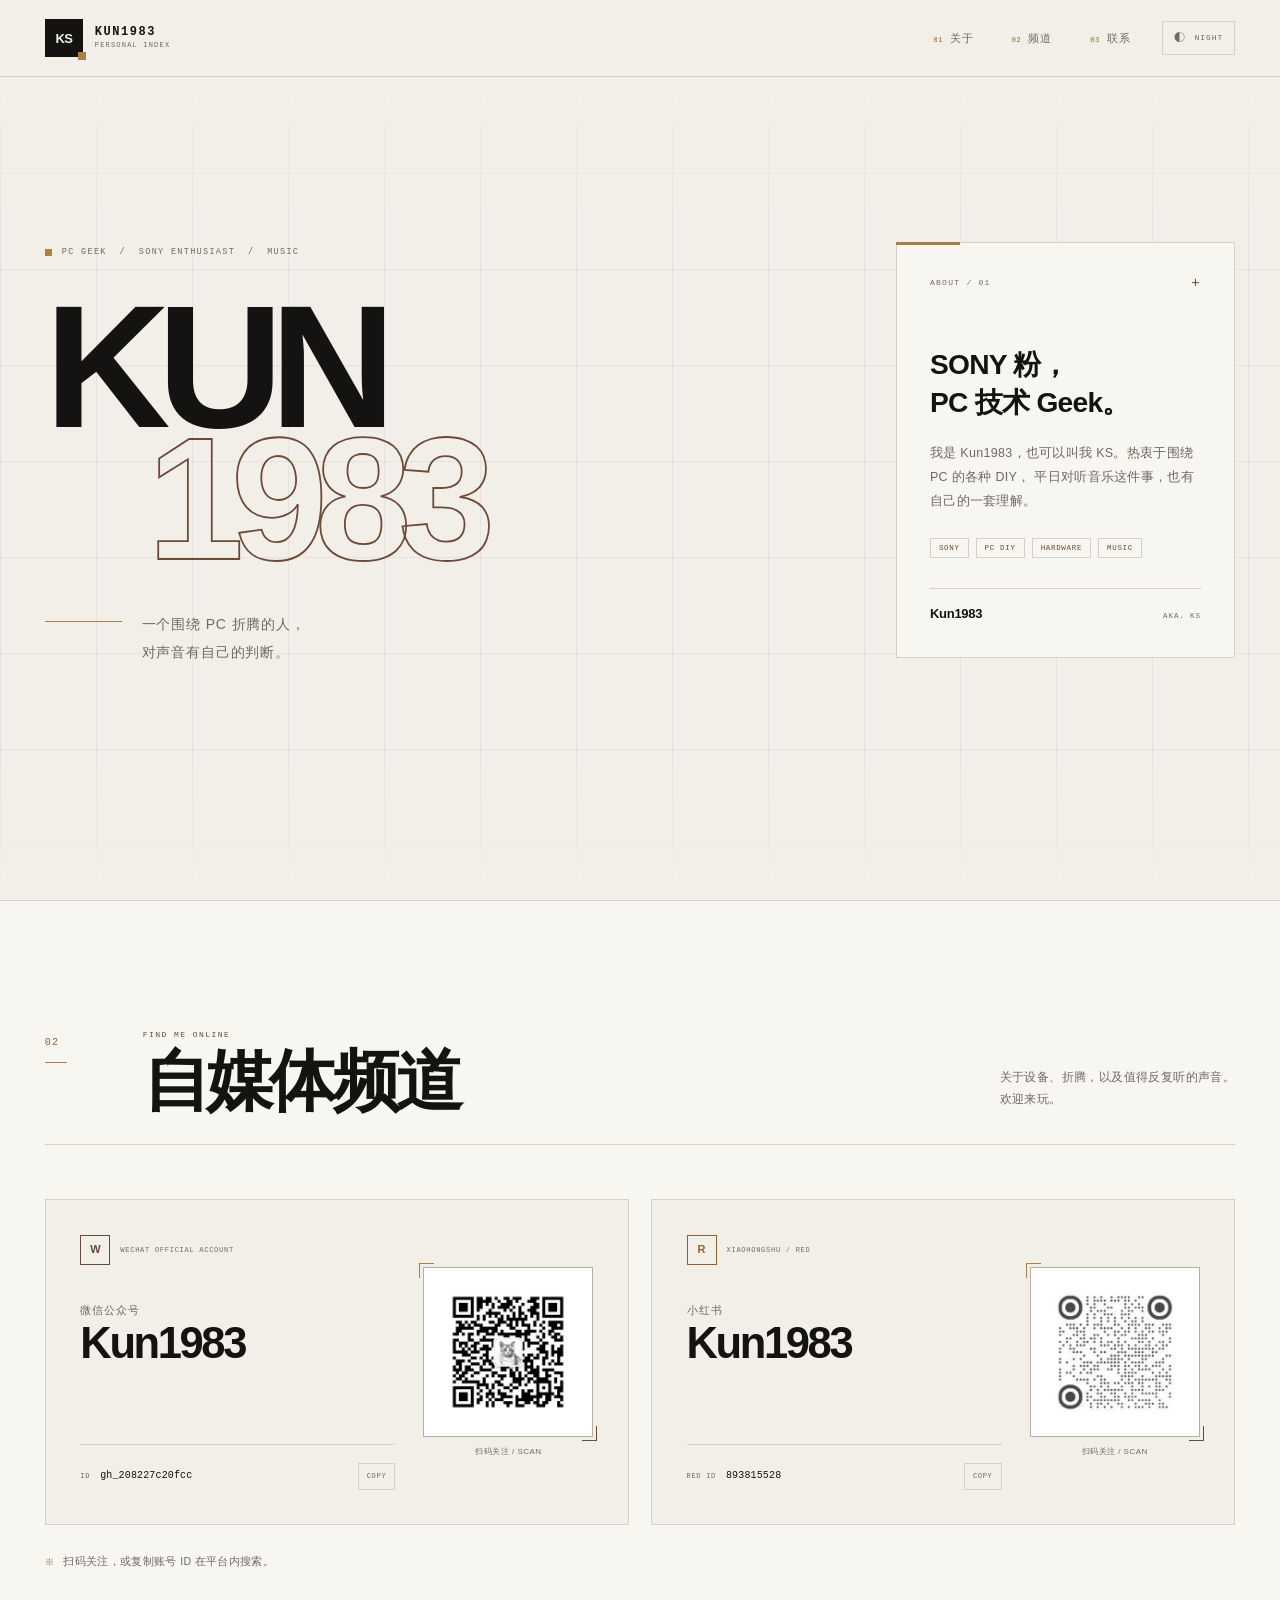
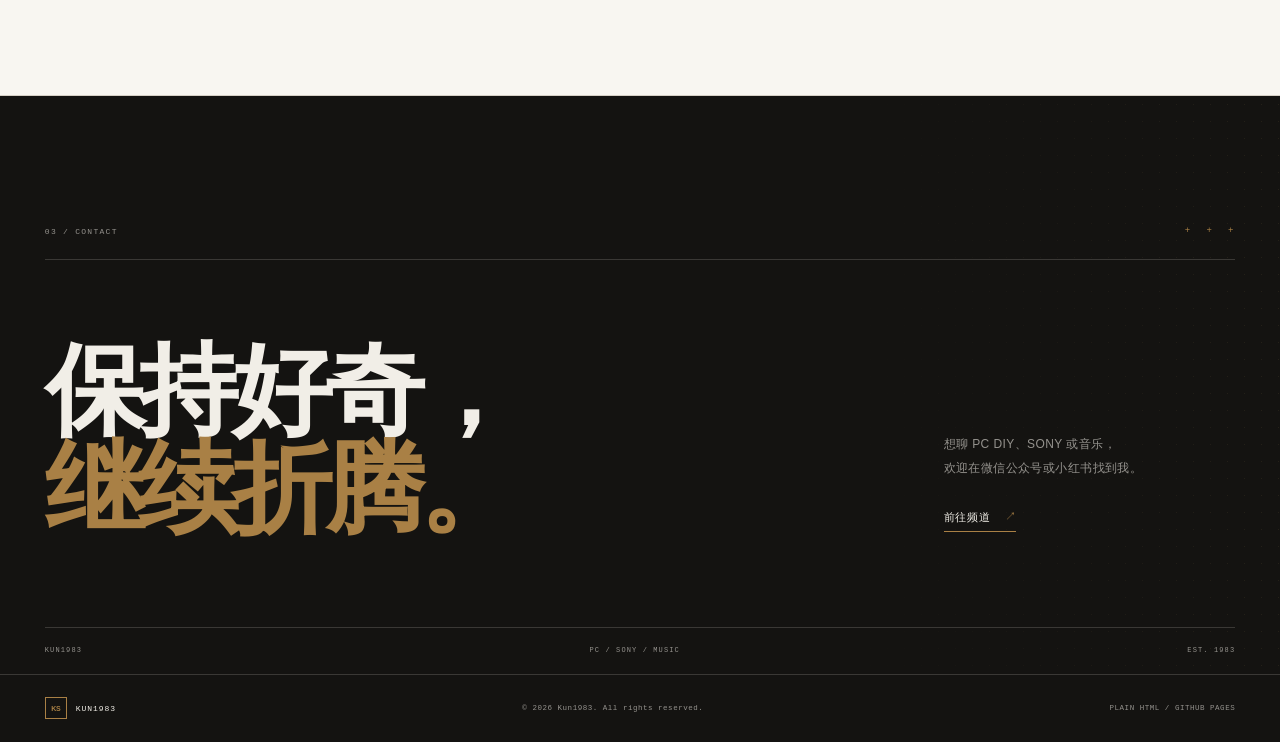
==== commit 24723db2: "Add WeChat and Xiaohongshu QR codes" ====
--- a/index.html
+++ b/index.html
@@ -197,7 +197,7 @@
                 </div>
                 <img class="qr-image" src="assets/img/wechat-qr.png" alt="Kun1983 微信公众号二维码" width="640" height="640" loading="lazy" decoding="async" data-qr-image>
               </div>
-              <span class="qr-note" data-qr-note>二维码待补充</span>
+              <span class="qr-note" data-qr-note>扫码关注 / SCAN</span>
             </div>
           </article>
 
@@ -228,7 +228,7 @@
                 </div>
                 <img class="qr-image" src="assets/img/xiaohongshu-qr.png" alt="Kun1983 小红书二维码" width="640" height="640" loading="lazy" decoding="async" data-qr-image>
               </div>
-              <span class="qr-note" data-qr-note>二维码待补充</span>
+              <span class="qr-note" data-qr-note>扫码关注 / SCAN</span>
             </div>
           </article>
         </div>
--- a/assets/css/style.css
+++ b/assets/css/style.css
@@ -1545,7 +1545,8 @@
   }
 
   .qr-wrap {
-    align-items: flex-start;
+    align-self: stretch;
+    align-items: center;
     margin-top: 2px;
   }
 
@@ -1554,7 +1555,7 @@
   }
 
   .qr-note {
-    align-self: flex-start;
+    align-self: center;
   }
 
   .channel-id {
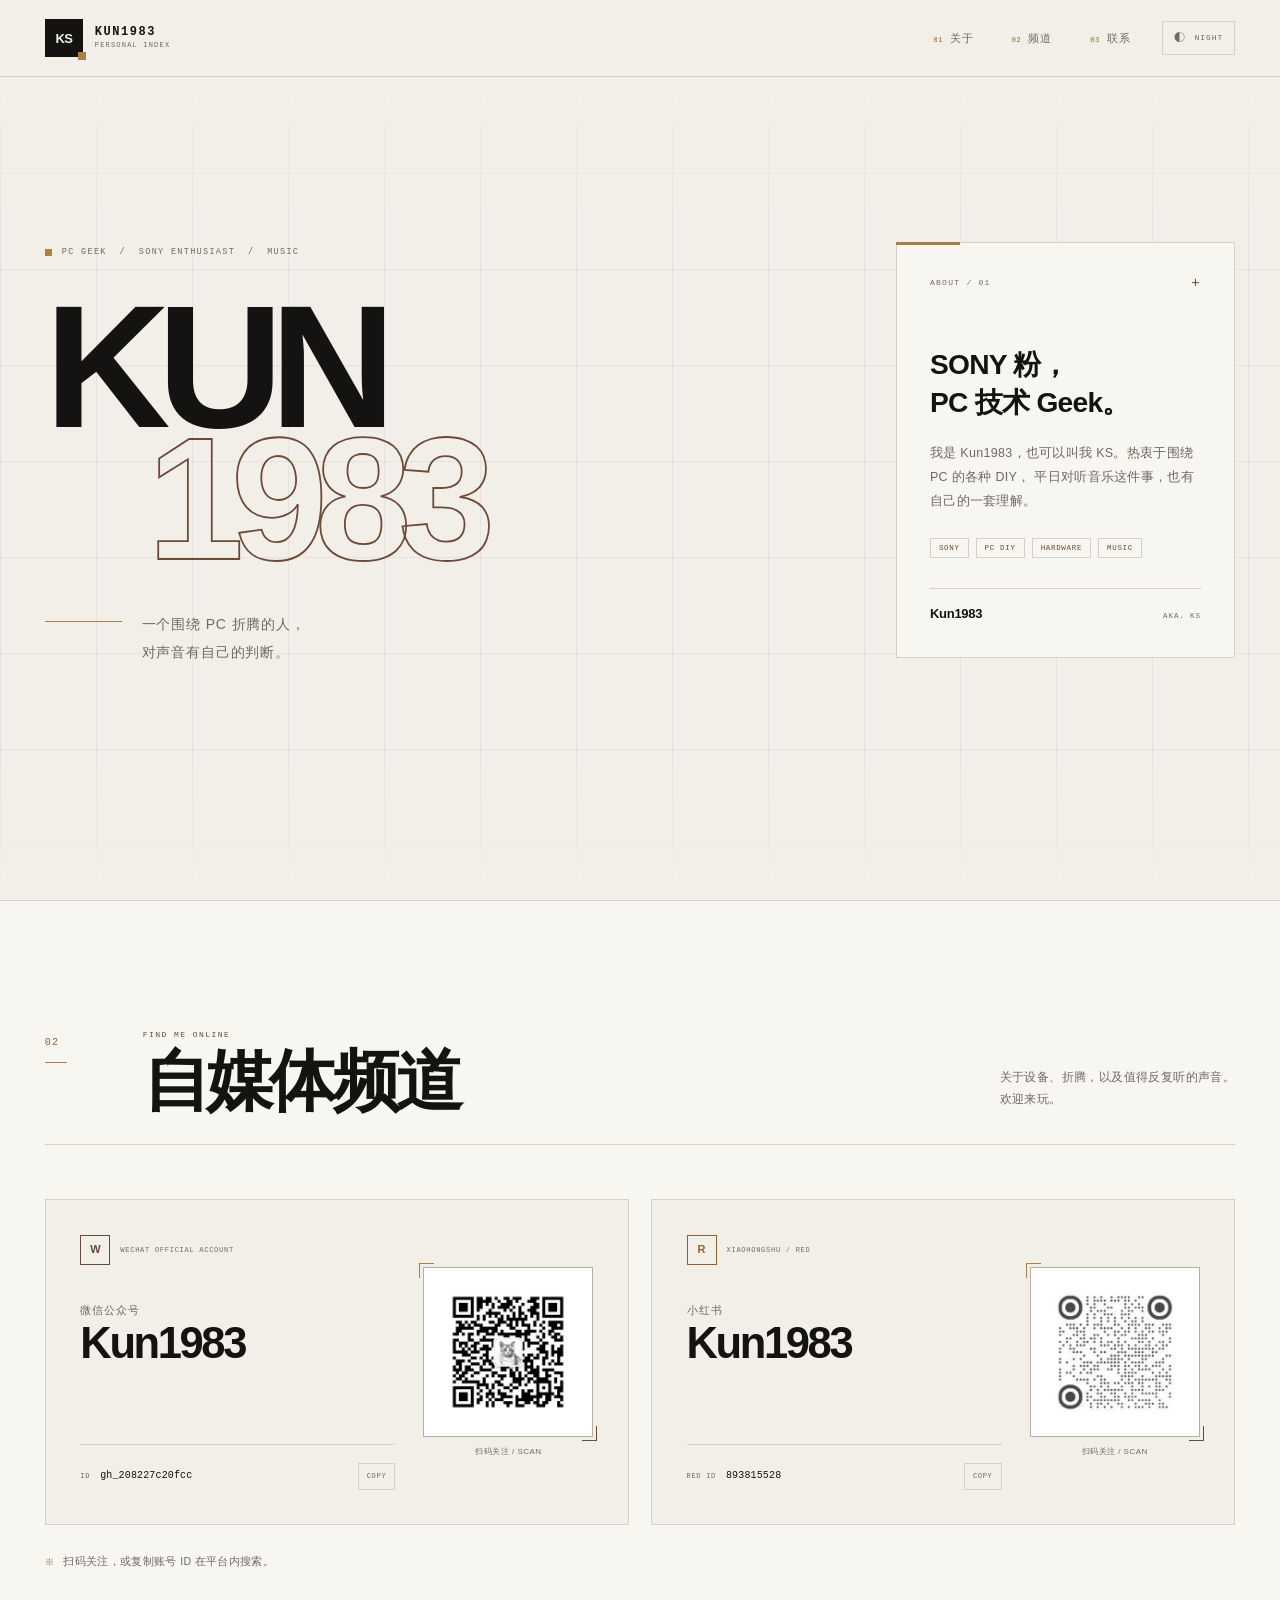
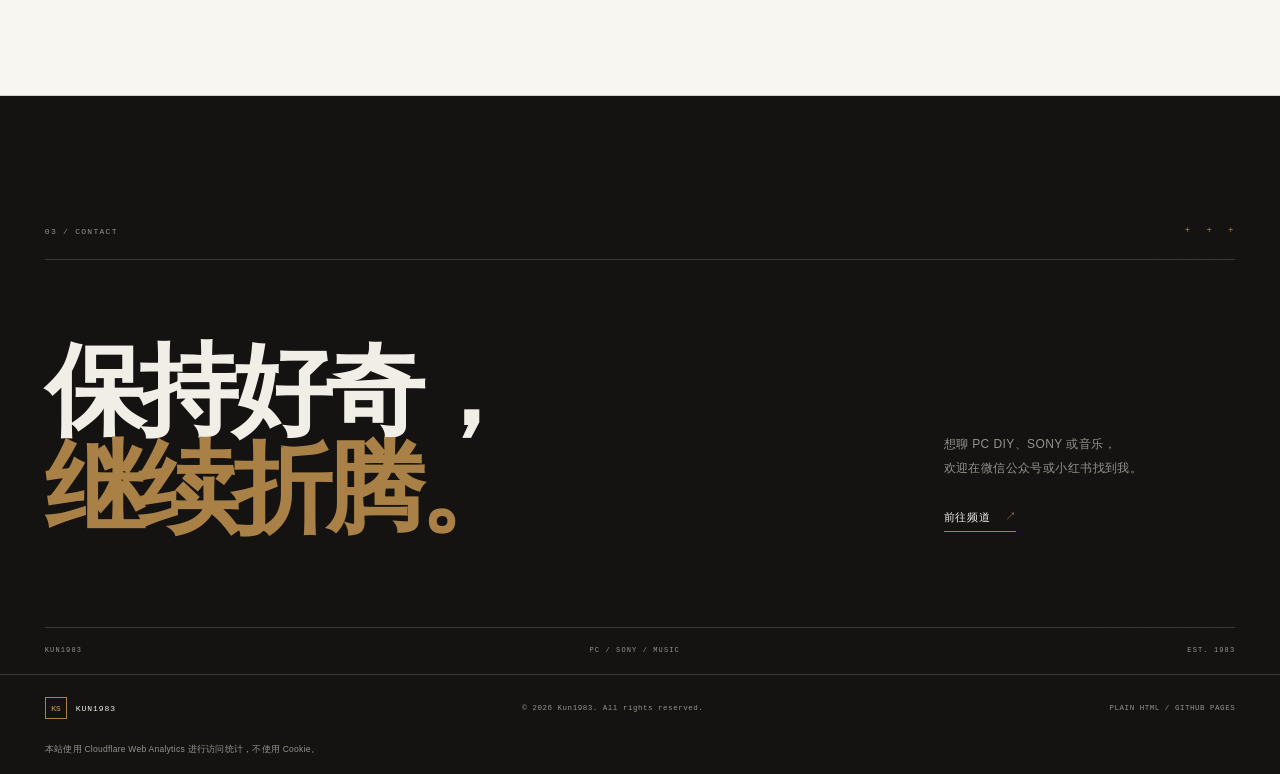
==== commit 4a604678: "Add Cloudflare Web Analytics and privacy note" ====
--- a/index.html
+++ b/index.html
@@ -283,9 +283,14 @@
       <p>© <span id="year">2026</span> Kun1983. All rights reserved.</p>
       <p class="footer-build">PLAIN HTML / GITHUB PAGES</p>
     </div>
+    <p class="footer-legal wrap">本站使用 Cloudflare Web Analytics 进行访问统计，不使用 Cookie。</p>
   </footer>
 
   <p class="sr-only" id="liveRegion" aria-live="polite"></p>
   <script src="assets/js/main.js" defer></script>
+
+  <!-- Cloudflare Web Analytics -->
+  <script type="module" src="https://static.cloudflareinsights.com/beacon.min.js" data-cf-beacon='{"token":"dbdfa4ab18014774be7511680cbc0272"}'></script>
+  <!-- End Cloudflare Web Analytics -->
 </body>
 </html>
--- a/assets/css/style.css
+++ b/assets/css/style.css
@@ -1198,6 +1198,14 @@
   text-align: right;
 }
 
+.footer-legal {
+  padding-bottom: 18px;
+  color: var(--on-dark-muted);
+  font-size: 8.5px;
+  letter-spacing: 0.03em;
+  line-height: 1.7;
+}
+
 /* ---------- Motion ---------- */
 
 .js .hero-line > span {
